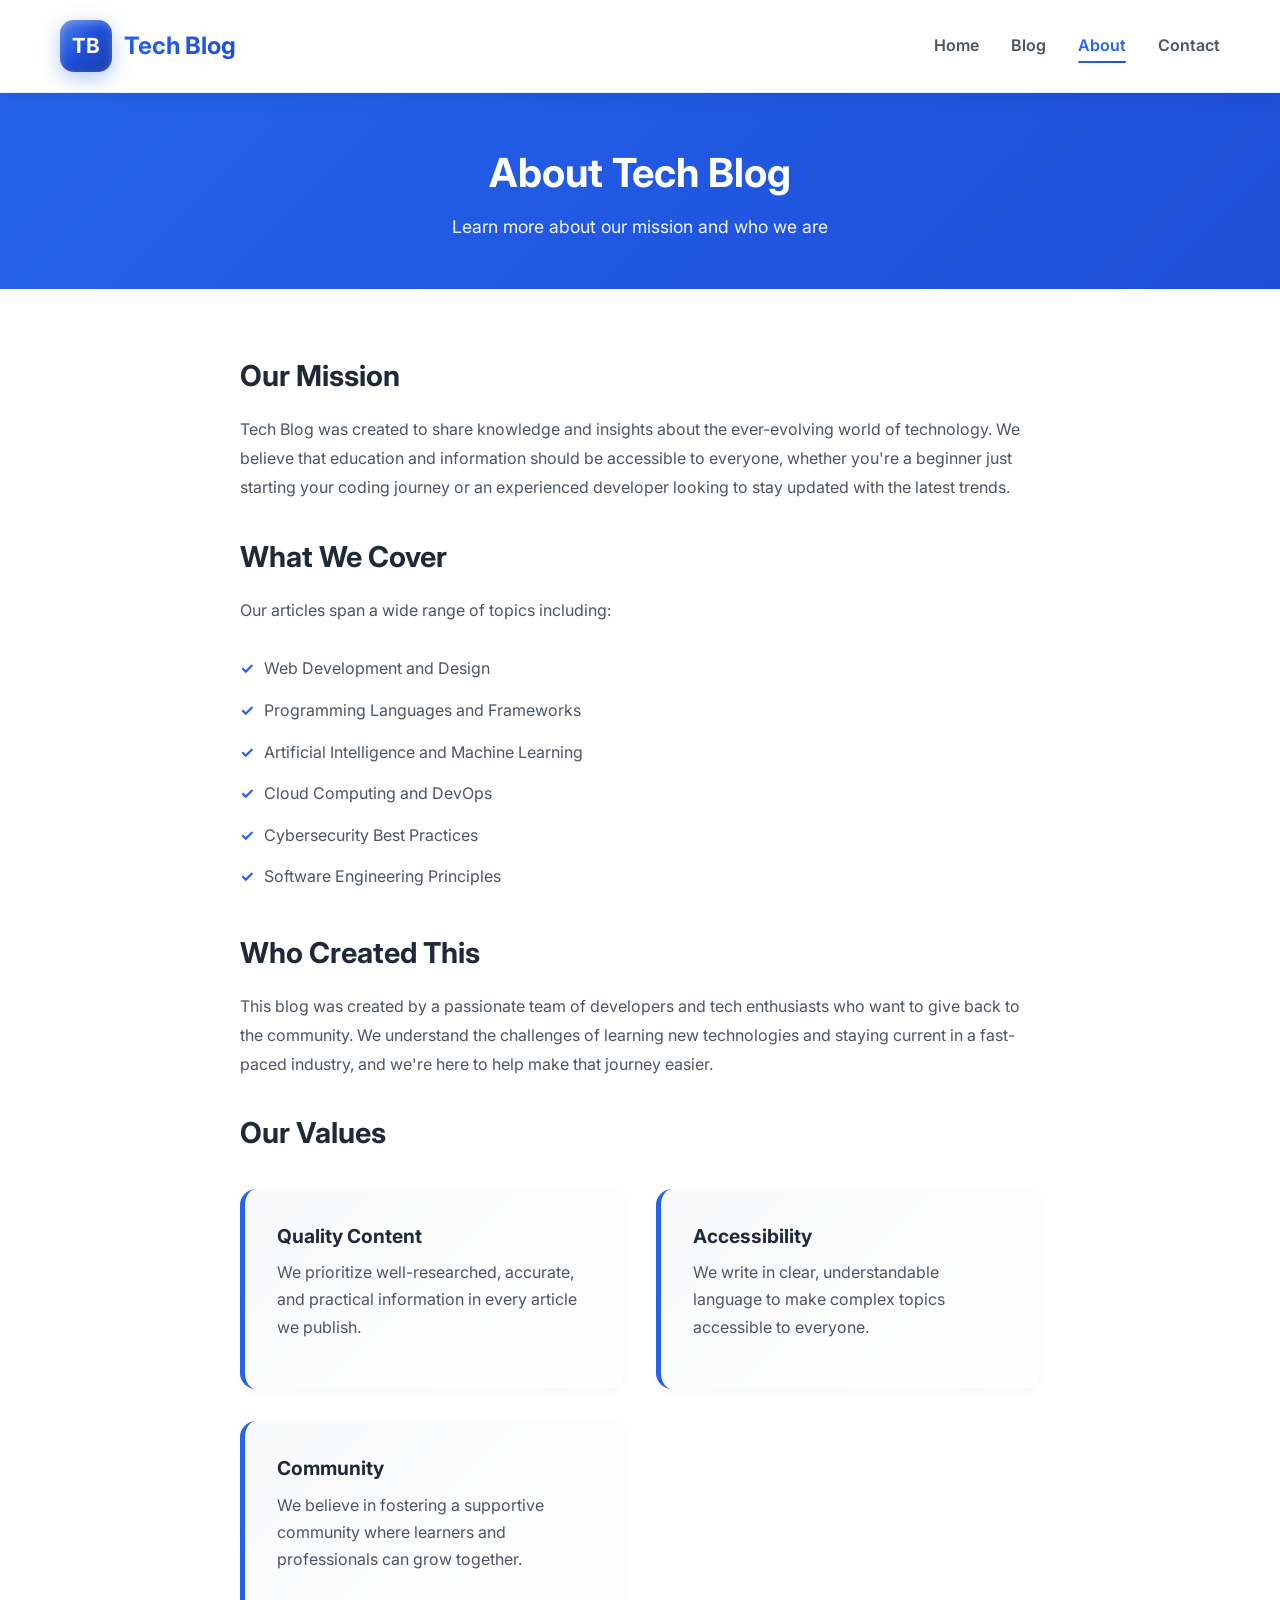
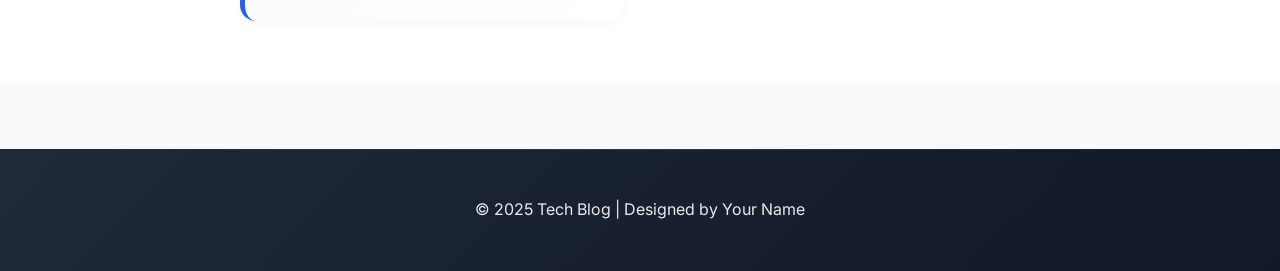
==== about.html @ 1a7851a4 "Start repository" ====
<!DOCTYPE html>
<html lang="en">
<head>
    <meta charset="UTF-8">
    <meta name="viewport" content="width=device-width, initial-scale=1.0">
    <title>Tech Blog - About</title>
    <link rel="stylesheet" href="style.css">
    <link rel="preconnect" href="https://fonts.googleapis.com">
    <link rel="preconnect" href="https://fonts.gstatic.com" crossorigin>
    <link href="https://fonts.googleapis.com/css2?family=Inter:wght@400;600;700&display=swap" rel="stylesheet">
</head>
<body>
    <nav class="navbar">
        <div class="container">
            <div class="nav-brand">
                <div class="logo">
                    <div class="logo-icon">TB</div>
                    <span class="logo-text">Tech Blog</span>
                </div>
            </div>
            <ul class="nav-links">
                <li><a href="index.html">Home</a></li>
                <li><a href="blog.html">Blog</a></li>
                <li><a href="about.html" class="active">About</a></li>
                <li><a href="contact.html">Contact</a></li>
            </ul>
        </div>
    </nav>

    <section class="page-header">
        <div class="container">
            <h1>About Tech Blog</h1>
            <p>Learn more about our mission and who we are</p>
        </div>
    </section>

    <section class="about-content">
        <div class="container">
            <div class="about-text">
                <h2>Our Mission</h2>
                <p>Tech Blog was created to share knowledge and insights about the ever-evolving world of technology. We believe that education and information should be accessible to everyone, whether you're a beginner just starting your coding journey or an experienced developer looking to stay updated with the latest trends.</p>

                <h2>What We Cover</h2>
                <p>Our articles span a wide range of topics including:</p>
                <ul class="features-list">
                    <li>Web Development and Design</li>
                    <li>Programming Languages and Frameworks</li>
                    <li>Artificial Intelligence and Machine Learning</li>
                    <li>Cloud Computing and DevOps</li>
                    <li>Cybersecurity Best Practices</li>
                    <li>Software Engineering Principles</li>
                </ul>

                <h2>Who Created This</h2>
                <p>This blog was created by a passionate team of developers and tech enthusiasts who want to give back to the community. We understand the challenges of learning new technologies and staying current in a fast-paced industry, and we're here to help make that journey easier.</p>

                <h2>Our Values</h2>
                <div class="values-grid">
                    <div class="value-card">
                        <h3>Quality Content</h3>
                        <p>We prioritize well-researched, accurate, and practical information in every article we publish.</p>
                    </div>
                    <div class="value-card">
                        <h3>Accessibility</h3>
                        <p>We write in clear, understandable language to make complex topics accessible to everyone.</p>
                    </div>
                    <div class="value-card">
                        <h3>Community</h3>
                        <p>We believe in fostering a supportive community where learners and professionals can grow together.</p>
                    </div>
                </div>
            </div>
        </div>
    </section>

    <footer class="footer">
        <div class="container">
            <p>&copy; 2025 Tech Blog | Designed by Your Name</p>
        </div>
    </footer>
</body>
</html>
---- style.css ----
/* Global Styles */
* {
    margin: 0;
    padding: 0;
    box-sizing: border-box;
}

body {
    font-family: 'Inter', -apple-system, BlinkMacSystemFont, 'Segoe UI', Roboto, Oxygen, Ubuntu, Cantarell, sans-serif;
    line-height: 1.6;
    color: #333;
    background-color: #f8f9fa;
}

.container {
    max-width: 1200px;
    margin: 0 auto;
    padding: 0 20px;
}

/* Navigation Bar */
.navbar {
    background: rgba(255, 255, 255, 0.95);
    backdrop-filter: blur(20px);
    -webkit-backdrop-filter: blur(20px);
    box-shadow: 0 4px 20px rgba(0, 0, 0, 0.08);
    position: sticky;
    top: 0;
    z-index: 1000;
    transition: all 0.3s ease;
    border-bottom: 1px solid rgba(37, 99, 235, 0.1);
}

.navbar:hover {
    box-shadow: 0 8px 30px rgba(0, 0, 0, 0.12);
}

.navbar .container {
    display: flex;
    justify-content: space-between;
    align-items: center;
    padding: 1.25rem 20px;
}

.nav-brand {
    font-size: 1.5rem;
    font-weight: 700;
    color: #2563eb;
}

.logo {
    display: flex;
    align-items: center;
    gap: 0.75rem;
}

.logo-icon {
    background: linear-gradient(135deg, #2563eb 0%, #1d4ed8 50%, #1e40af 100%);
    color: white;
    width: 52px;
    height: 52px;
    border-radius: 14px;
    display: flex;
    align-items: center;
    justify-content: center;
    font-size: 1.3rem;
    font-weight: 700;
    box-shadow: 0 6px 20px rgba(37, 99, 235, 0.35),
                inset 0 -2px 8px rgba(0, 0, 0, 0.1),
                inset 0 2px 8px rgba(255, 255, 255, 0.3);
    transition: all 0.4s cubic-bezier(0.34, 1.56, 0.64, 1);
    position: relative;
    overflow: hidden;
}

.logo-icon::before {
    content: '';
    position: absolute;
    top: 0;
    left: 0;
    right: 0;
    bottom: 0;
    background: linear-gradient(135deg, rgba(255, 255, 255, 0.2) 0%, transparent 50%);
    border-radius: 14px;
    pointer-events: none;
}

.logo:hover .logo-icon {
    transform: translateY(-3px) scale(1.05);
    box-shadow: 0 12px 30px rgba(37, 99, 235, 0.45),
                inset 0 -2px 8px rgba(0, 0, 0, 0.1),
                inset 0 2px 8px rgba(255, 255, 255, 0.4);
}

.logo-text {
    font-size: 1.5rem;
    font-weight: 700;
    background: linear-gradient(135deg, #2563eb 0%, #1d4ed8 100%);
    -webkit-background-clip: text;
    -webkit-text-fill-color: transparent;
    background-clip: text;
}

.nav-links {
    display: flex;
    list-style: none;
    gap: 2rem;
}

.nav-links a {
    text-decoration: none;
    color: #4b5563;
    font-weight: 600;
    transition: all 0.3s ease;
    position: relative;
    padding: 0.5rem 0;
}

.nav-links a::after {
    content: '';
    position: absolute;
    bottom: 0;
    left: 0;
    width: 0;
    height: 2px;
    background: linear-gradient(90deg, #2563eb, #1d4ed8);
    transition: width 0.3s ease;
    border-radius: 2px;
}

.nav-links a:hover::after,
.nav-links a.active::after {
    width: 100%;
}

.nav-links a:hover,
.nav-links a.active {
    color: #2563eb;
    transform: translateY(-1px);
}

/* Hero Slider Section */
.hero-slider {
    position: relative;
    width: 100%;
    height: 600px;
    overflow: hidden;
}

.slider-container {
    position: relative;
    width: 100%;
    height: 100%;
}

.slide {
    position: absolute;
    width: 100%;
    height: 100%;
    opacity: 0;
    transition: opacity 1s ease-in-out;
}

.slide.active {
    opacity: 1;
}

.slide-image {
    width: 100%;
    height: 100%;
    object-fit: cover;
}

.slide-overlay {
    position: absolute;
    top: 0;
    left: 0;
    width: 100%;
    height: 100%;
    background: linear-gradient(135deg, rgba(37, 99, 235, 0.7) 0%, rgba(29, 78, 216, 0.8) 100%);
}

.slide-content {
    position: absolute;
    top: 50%;
    left: 50%;
    transform: translate(-50%, -50%);
    text-align: center;
    color: white;
    z-index: 2;
    width: 90%;
    max-width: 1000px;
}

.slide-content h1 {
    font-size: 3.5rem;
    margin-bottom: 1rem;
    font-weight: 700;
    text-shadow: 2px 2px 4px rgba(0, 0, 0, 0.3);
    animation: slideInDown 1s ease;
}

.slide-content p {
    font-size: 1.3rem;
    opacity: 0.95;
    text-shadow: 1px 1px 3px rgba(0, 0, 0, 0.3);
    animation: slideInUp 1s ease;
}

@keyframes slideInDown {
    from {
        opacity: 0;
        transform: translateY(-50px);
    }
    to {
        opacity: 1;
        transform: translateY(0);
    }
}

@keyframes slideInUp {
    from {
        opacity: 0;
        transform: translateY(50px);
    }
    to {
        opacity: 1;
        transform: translateY(0);
    }
}

.slider-btn {
    position: absolute;
    top: 50%;
    transform: translateY(-50%);
    background: rgba(255, 255, 255, 0.2);
    backdrop-filter: blur(10px);
    color: white;
    border: 2px solid rgba(255, 255, 255, 0.3);
    font-size: 2rem;
    padding: 1.25rem 1.75rem;
    cursor: pointer;
    z-index: 3;
    transition: all 0.4s ease;
    border-radius: 16px;
    box-shadow: 0 8px 25px rgba(0, 0, 0, 0.2);
}

.slider-btn:hover {
    background: rgba(255, 255, 255, 0.35);
    backdrop-filter: blur(15px);
    transform: translateY(-50%) scale(1.1);
    box-shadow: 0 12px 35px rgba(0, 0, 0, 0.3);
}

.slider-btn.prev {
    left: 20px;
}

.slider-btn.next {
    right: 20px;
}

.slider-dots {
    position: absolute;
    bottom: 30px;
    left: 50%;
    transform: translateX(-50%);
    display: flex;
    gap: 15px;
    z-index: 3;
}

.dot {
    width: 14px;
    height: 14px;
    border-radius: 50%;
    background: rgba(255, 255, 255, 0.4);
    cursor: pointer;
    transition: all 0.3s cubic-bezier(0.34, 1.56, 0.64, 1);
    box-shadow: 0 2px 8px rgba(0, 0, 0, 0.1);
    border: 2px solid rgba(255, 255, 255, 0.3);
}

.dot:hover {
    background: rgba(255, 255, 255, 0.7);
    transform: scale(1.4);
    box-shadow: 0 4px 12px rgba(0, 0, 0, 0.2);
}

.dot.active {
    background: white;
    transform: scale(1.5);
    box-shadow: 0 4px 15px rgba(255, 255, 255, 0.5);
}

/* Page Header */
.page-header {
    background: linear-gradient(135deg, #2563eb 0%, #1d4ed8 100%);
    color: white;
    padding: 3rem 0;
    text-align: center;
}

.page-header h1 {
    font-size: 2.5rem;
    margin-bottom: 0.5rem;
    font-weight: 700;
}

.page-header p {
    font-size: 1.1rem;
    opacity: 0.95;
}

/* Featured Posts Section */
.featured-posts,
.blog-list {
    padding: 4rem 0;
}

.featured-posts h2 {
    text-align: center;
    font-size: 2rem;
    margin-bottom: 3rem;
    color: #1f2937;
}

.posts-grid {
    display: grid;
    grid-template-columns: repeat(auto-fit, minmax(300px, 1fr));
    gap: 2rem;
}

/* Post Card */
.post-card {
    background: white;
    border-radius: 16px;
    overflow: hidden;
    box-shadow: 0 4px 15px rgba(0, 0, 0, 0.08);
    transition: all 0.4s cubic-bezier(0.34, 1.56, 0.64, 1);
    position: relative;
    border: 1px solid rgba(0, 0, 0, 0.04);
}

.post-card::before {
    content: '';
    position: absolute;
    top: 0;
    left: 0;
    width: 100%;
    height: 5px;
    background: linear-gradient(90deg, #2563eb, #1d4ed8, #1e40af);
    transform: scaleX(0);
    transform-origin: left;
    transition: transform 0.4s ease;
    border-radius: 16px 16px 0 0;
}

.post-card::after {
    content: '';
    position: absolute;
    inset: 0;
    background: linear-gradient(135deg, rgba(37, 99, 235, 0.02) 0%, transparent 100%);
    opacity: 0;
    transition: opacity 0.4s ease;
    pointer-events: none;
}

.post-card:hover::before {
    transform: scaleX(1);
}

.post-card:hover::after {
    opacity: 1;
}

.post-card:hover {
    transform: translateY(-10px) scale(1.01);
    box-shadow: 0 20px 40px rgba(37, 99, 235, 0.15),
                0 0 0 1px rgba(37, 99, 235, 0.1);
}

.post-card-inner {
    padding: 2rem;
    position: relative;
    z-index: 1;
}

.post-card h3 {
    color: #1f2937;
    font-size: 1.5rem;
    margin-bottom: 0.75rem;
    transition: all 0.3s ease;
    font-weight: 700;
}

.post-card:hover h3 {
    color: #2563eb;
    transform: translateX(5px);
}

.post-meta {
    color: #6b7280;
    font-size: 0.9rem;
    margin-bottom: 1rem;
}

.post-preview {
    color: #4b5563;
    margin-bottom: 1.5rem;
    line-height: 1.7;
}

.read-more {
    display: inline-flex;
    align-items: center;
    gap: 0.5rem;
    color: #2563eb;
    text-decoration: none;
    font-weight: 700;
    transition: all 0.3s ease;
    position: relative;
    padding-right: 1.5rem;
}

.read-more::after {
    content: '→';
    position: absolute;
    right: 0;
    opacity: 0;
    transform: translateX(-10px);
    transition: all 0.3s ease;
}

.read-more:hover {
    color: #1d4ed8;
    transform: translateX(5px);
}

.read-more:hover::after {
    opacity: 1;
    transform: translateX(0);
}

/* About Page Styles */
.about-content {
    padding: 4rem 0;
    background-color: white;
}

.about-text {
    max-width: 800px;
    margin: 0 auto;
}

.about-text h2 {
    color: #1f2937;
    font-size: 1.8rem;
    margin: 2rem 0 1rem 0;
}

.about-text h2:first-child {
    margin-top: 0;
}

.about-text p {
    color: #4b5563;
    line-height: 1.8;
    margin-bottom: 1rem;
}

.features-list {
    list-style: none;
    margin: 1.5rem 0;
}

.features-list li {
    padding: 0.5rem 0;
    padding-left: 1.5rem;
    position: relative;
    color: #4b5563;
}

.features-list li:before {
    content: "✓";
    position: absolute;
    left: 0;
    color: #2563eb;
    font-weight: bold;
}

.values-grid {
    display: grid;
    grid-template-columns: repeat(auto-fit, minmax(250px, 1fr));
    gap: 2rem;
    margin-top: 2rem;
}

.value-card {
    background: linear-gradient(135deg, #f8f9fa 0%, #ffffff 100%);
    padding: 2rem;
    border-radius: 16px;
    border-left: 5px solid #2563eb;
    transition: all 0.3s ease;
    box-shadow: 0 2px 8px rgba(0, 0, 0, 0.04);
}

.value-card:hover {
    transform: translateY(-5px);
    box-shadow: 0 8px 20px rgba(37, 99, 235, 0.12);
    border-left-width: 8px;
}

.value-card h3 {
    color: #1f2937;
    font-size: 1.2rem;
    margin-bottom: 0.5rem;
}

.value-card p {
    color: #4b5563;
    line-height: 1.7;
}

/* Contact Page Styles */
.contact-section {
    padding: 4rem 0;
    background-color: white;
}

.contact-content {
    max-width: 800px;
    margin: 0 auto;
}

.contact-info {
    margin-bottom: 3rem;
}

.contact-info h2 {
    color: #1f2937;
    font-size: 1.8rem;
    margin-bottom: 1rem;
}

.contact-info p {
    color: #4b5563;
    line-height: 1.8;
    margin-bottom: 1rem;
}

/* Contact Form */
.contact-form {
    background: linear-gradient(135deg, #f8f9fa 0%, #ffffff 100%);
    padding: 3rem;
    border-radius: 20px;
    box-shadow: 0 4px 20px rgba(0, 0, 0, 0.08);
    border: 1px solid rgba(37, 99, 235, 0.1);
}

.form-group {
    margin-bottom: 1.5rem;
}

.form-group label {
    display: block;
    color: #1f2937;
    font-weight: 600;
    margin-bottom: 0.5rem;
}

.form-group input,
.form-group textarea {
    width: 100%;
    padding: 1rem 1.25rem;
    border: 2px solid #e5e7eb;
    border-radius: 12px;
    font-family: inherit;
    font-size: 1rem;
    transition: all 0.3s ease;
    background: white;
}

.form-group input:focus,
.form-group textarea:focus {
    outline: none;
    border-color: #2563eb;
    box-shadow: 0 0 0 4px rgba(37, 99, 235, 0.1);
    transform: translateY(-2px);
}

.form-group textarea {
    resize: vertical;
}

.submit-btn {
    background: linear-gradient(135deg, #2563eb 0%, #1d4ed8 100%);
    color: white;
    padding: 1rem 2.5rem;
    border: none;
    border-radius: 12px;
    font-size: 1rem;
    font-weight: 700;
    cursor: pointer;
    transition: all 0.3s ease;
    box-shadow: 0 4px 15px rgba(37, 99, 235, 0.3);
    position: relative;
    overflow: hidden;
}

.submit-btn::before {
    content: '';
    position: absolute;
    top: 0;
    left: -100%;
    width: 100%;
    height: 100%;
    background: linear-gradient(90deg, transparent, rgba(255, 255, 255, 0.2), transparent);
    transition: left 0.5s ease;
}

.submit-btn:hover::before {
    left: 100%;
}

.submit-btn:hover {
    background: linear-gradient(135deg, #1d4ed8 0%, #1e40af 100%);
    transform: translateY(-2px);
    box-shadow: 0 8px 25px rgba(37, 99, 235, 0.4);
}

.submit-btn:active {
    transform: translateY(0);
}

/* Article Page Styles */
.article-page {
    background-color: white;
    padding: 4rem 0;
}

.article-header {
    max-width: 800px;
    margin: 0 auto 3rem auto;
    text-align: center;
}

.article-header h1 {
    color: #1f2937;
    font-size: 2.5rem;
    margin-bottom: 1rem;
}

.article-meta {
    color: #6b7280;
    font-size: 0.95rem;
}

.article-content {
    max-width: 800px;
    margin: 0 auto;
}

.article-content p {
    color: #4b5563;
    line-height: 1.8;
    margin-bottom: 1.5rem;
}

.article-content h2 {
    color: #1f2937;
    font-size: 1.75rem;
    margin: 2rem 0 1rem 0;
}

.article-content ul {
    margin: 1rem 0 1.5rem 2rem;
    color: #4b5563;
    line-height: 1.8;
}

.article-content li {
    margin-bottom: 0.5rem;
}

.back-link {
    display: inline-block;
    margin-top: 2rem;
    color: #2563eb;
    text-decoration: none;
    font-weight: 600;
    transition: color 0.3s ease;
}

.back-link:hover {
    color: #1d4ed8;
}

/* Footer */
.footer {
    background: linear-gradient(135deg, #1f2937 0%, #111827 100%);
    color: white;
    text-align: center;
    padding: 3rem 0;
    margin-top: 4rem;
    position: relative;
}

.footer::before {
    content: '';
    position: absolute;
    top: 0;
    left: 0;
    right: 0;
    height: 1px;
    background: linear-gradient(90deg, transparent, rgba(255, 255, 255, 0.1), transparent);
}

.footer p {
    margin: 0;
    opacity: 0.9;
}

/* Responsive Design */
@media (max-width: 768px) {
    .hero-slider {
        height: 400px;
    }

    .slide-content h1 {
        font-size: 2rem;
    }

    .slide-content p {
        font-size: 1rem;
    }

    .slider-btn {
        font-size: 1.5rem;
        padding: 0.75rem 1rem;
    }

    .slider-btn.prev {
        left: 10px;
    }

    .slider-btn.next {
        right: 10px;
    }

    .slider-dots {
        bottom: 20px;
    }

    .dot {
        width: 12px;
        height: 12px;
    }
    .navbar .container {
        flex-direction: column;
        gap: 1rem;
    }

    .nav-links {
        gap: 1rem;
    }

    .hero h1 {
        font-size: 2rem;
    }

    .hero p {
        font-size: 1rem;
    }

    .page-header h1 {
        font-size: 1.8rem;
    }

    .article-header h1 {
        font-size: 1.8rem;
    }

    .posts-grid {
        grid-template-columns: 1fr;
    }

    .values-grid {
        grid-template-columns: 1fr;
    }
}

@media (max-width: 480px) {
    .container {
        padding: 0 15px;
    }

    .nav-links {
        flex-wrap: wrap;
        justify-content: center;
        gap: 0.75rem;
    }

    .hero-slider {
        height: 350px;
    }

    .slide-content h1 {
        font-size: 1.75rem;
    }

    .slide-content p {
        font-size: 0.9rem;
    }

    .slider-btn {
        font-size: 1.2rem;
        padding: 0.5rem 0.75rem;
    }
}
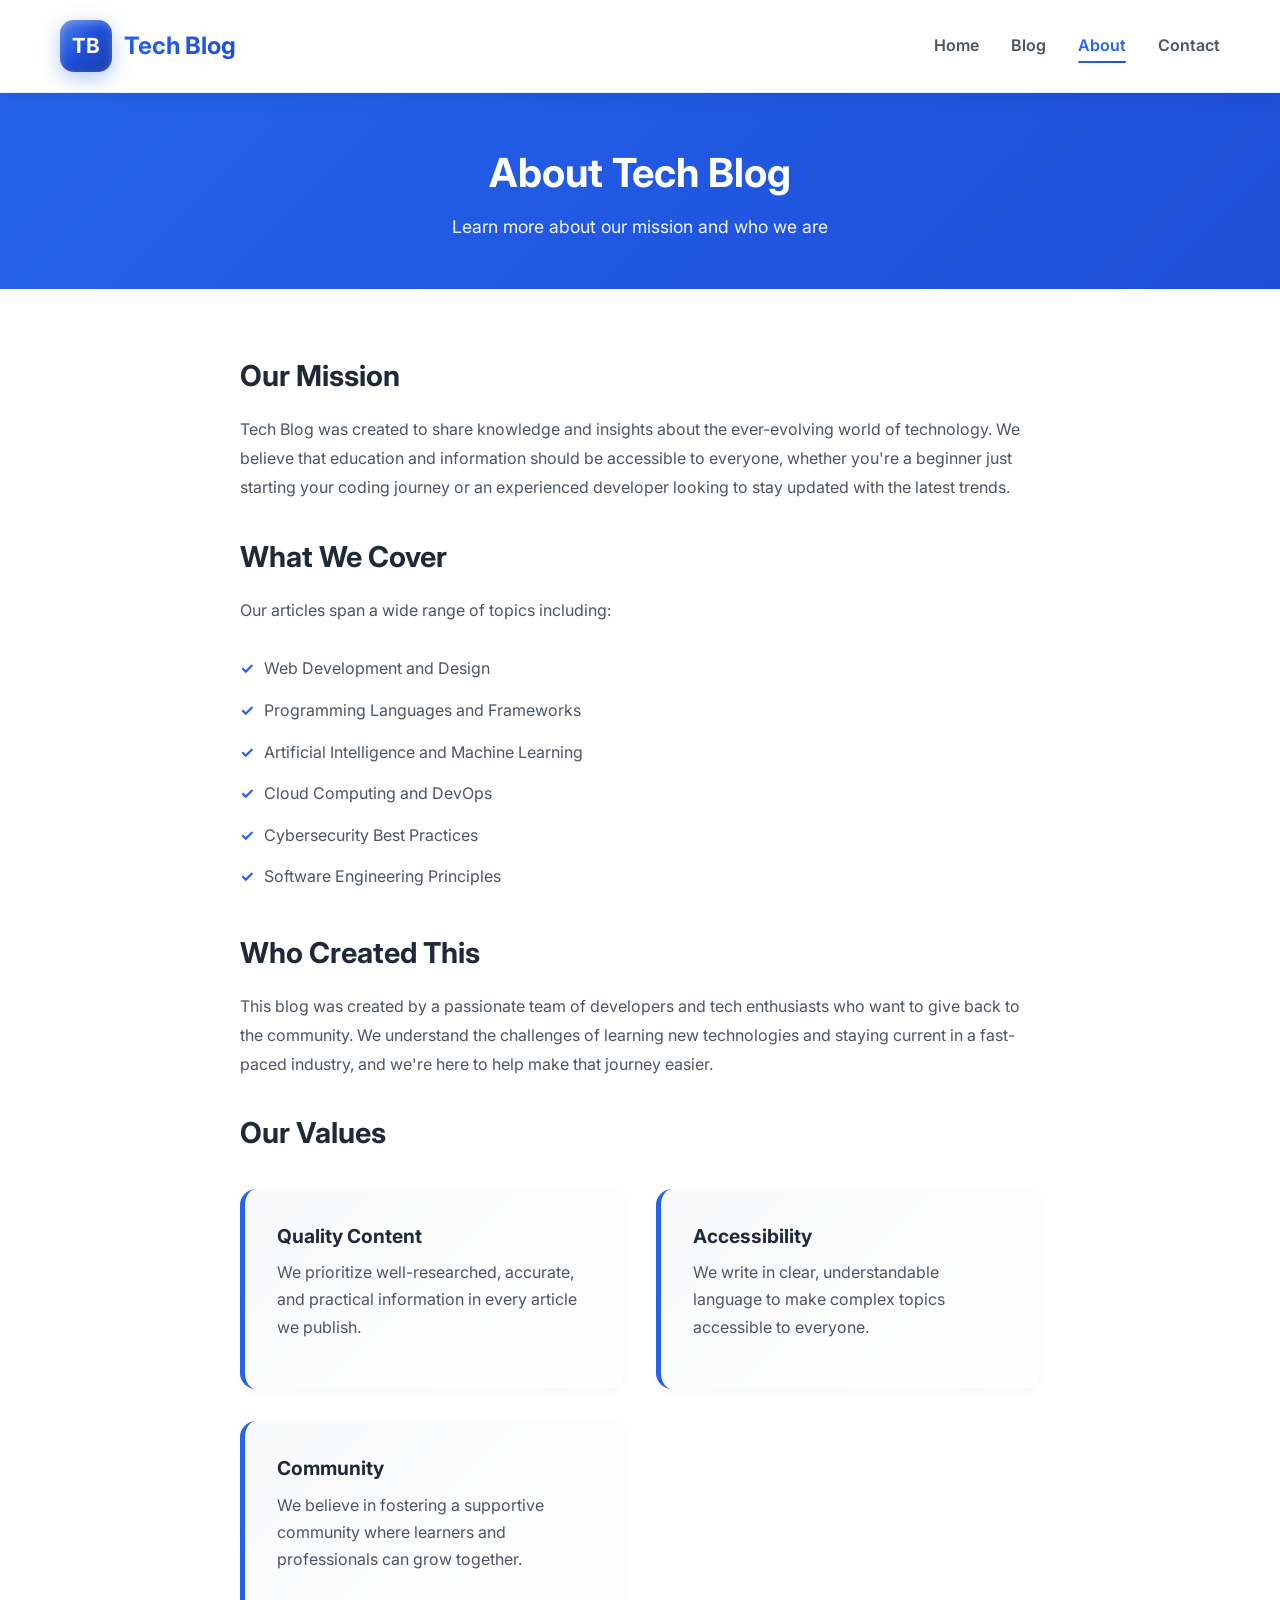
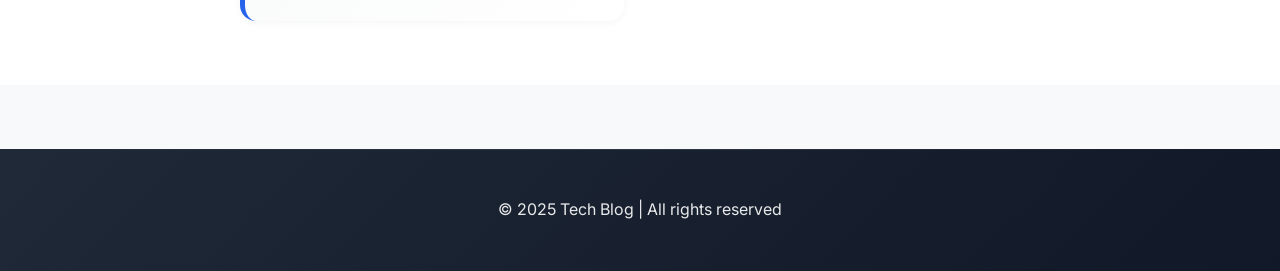
==== commit 321044f2: "Update footer copyright text" ====
--- a/about.html
+++ b/about.html
@@ -75,7 +75,7 @@
 
     <footer class="footer">
         <div class="container">
-            <p>&copy; 2025 Tech Blog | Designed by Your Name</p>
+            <p>&copy; 2025 Tech Blog | All rights reserved</p>
         </div>
     </footer>
 </body>
